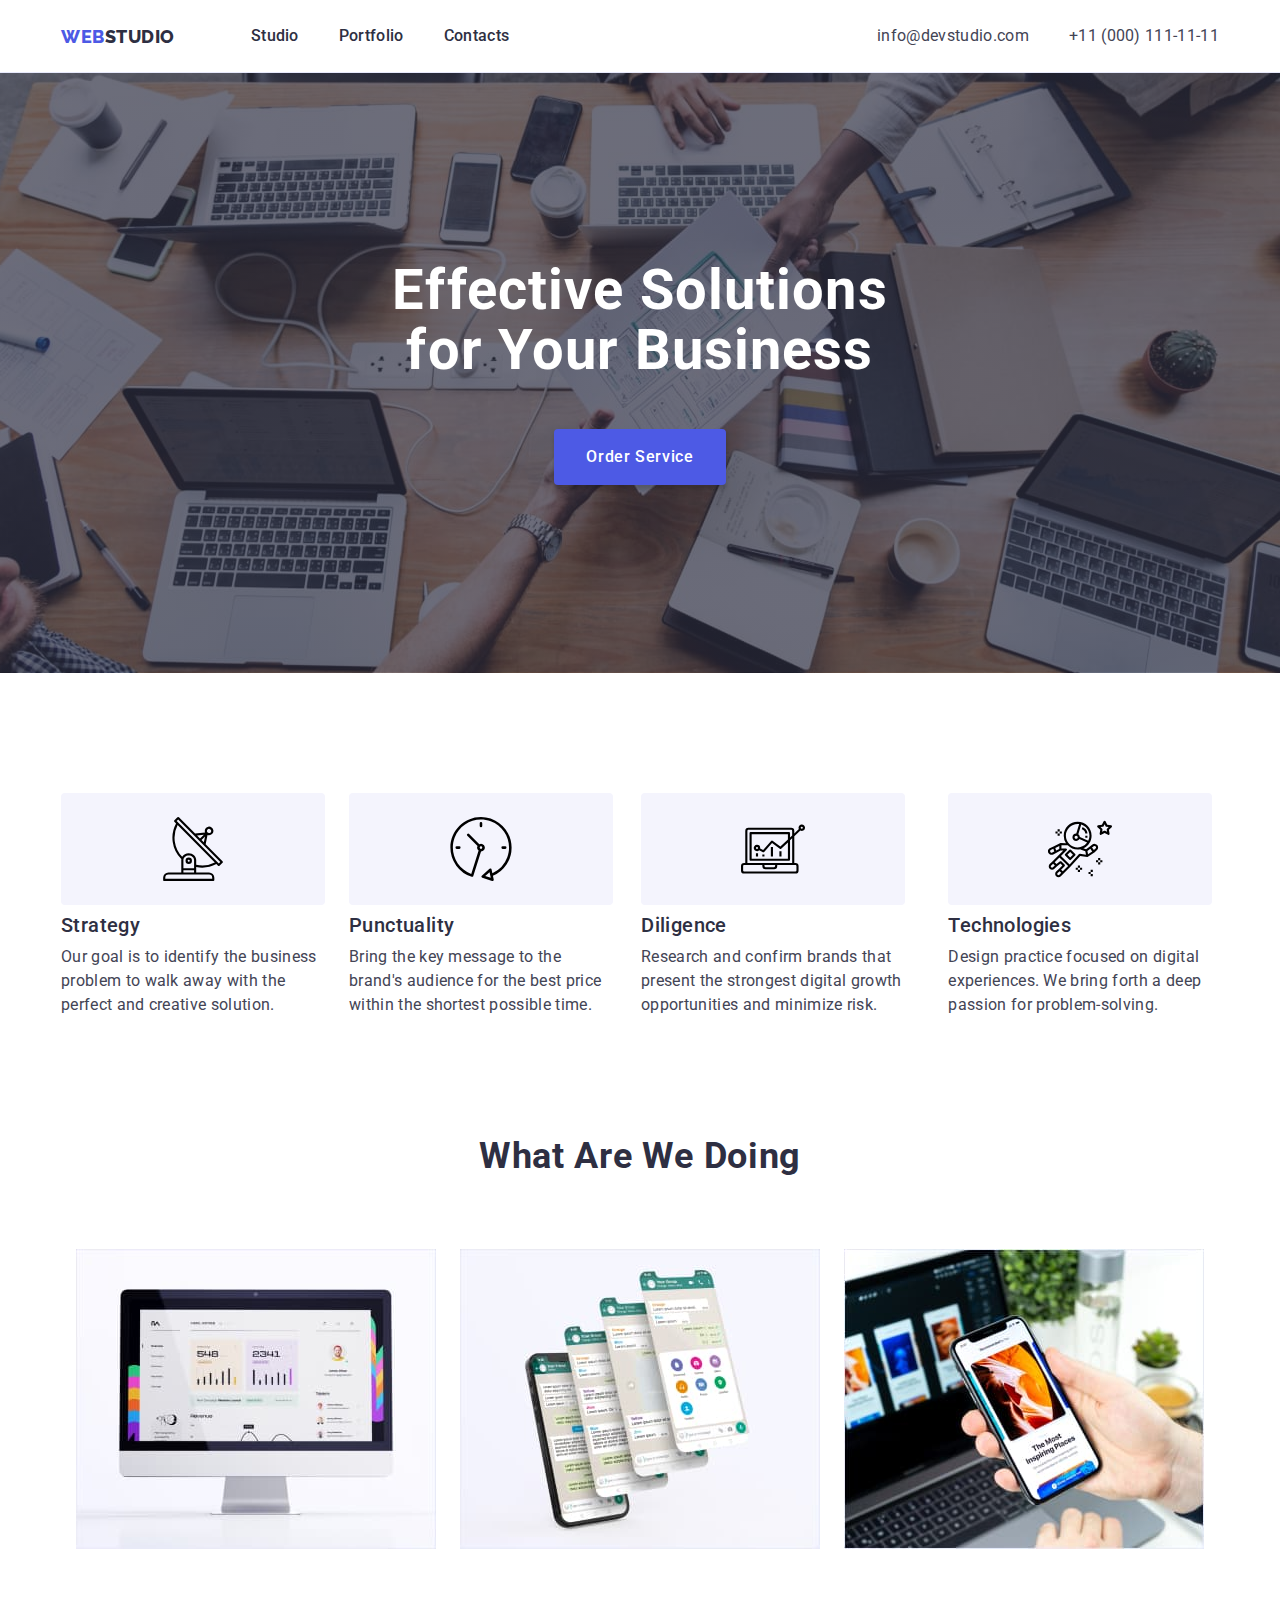
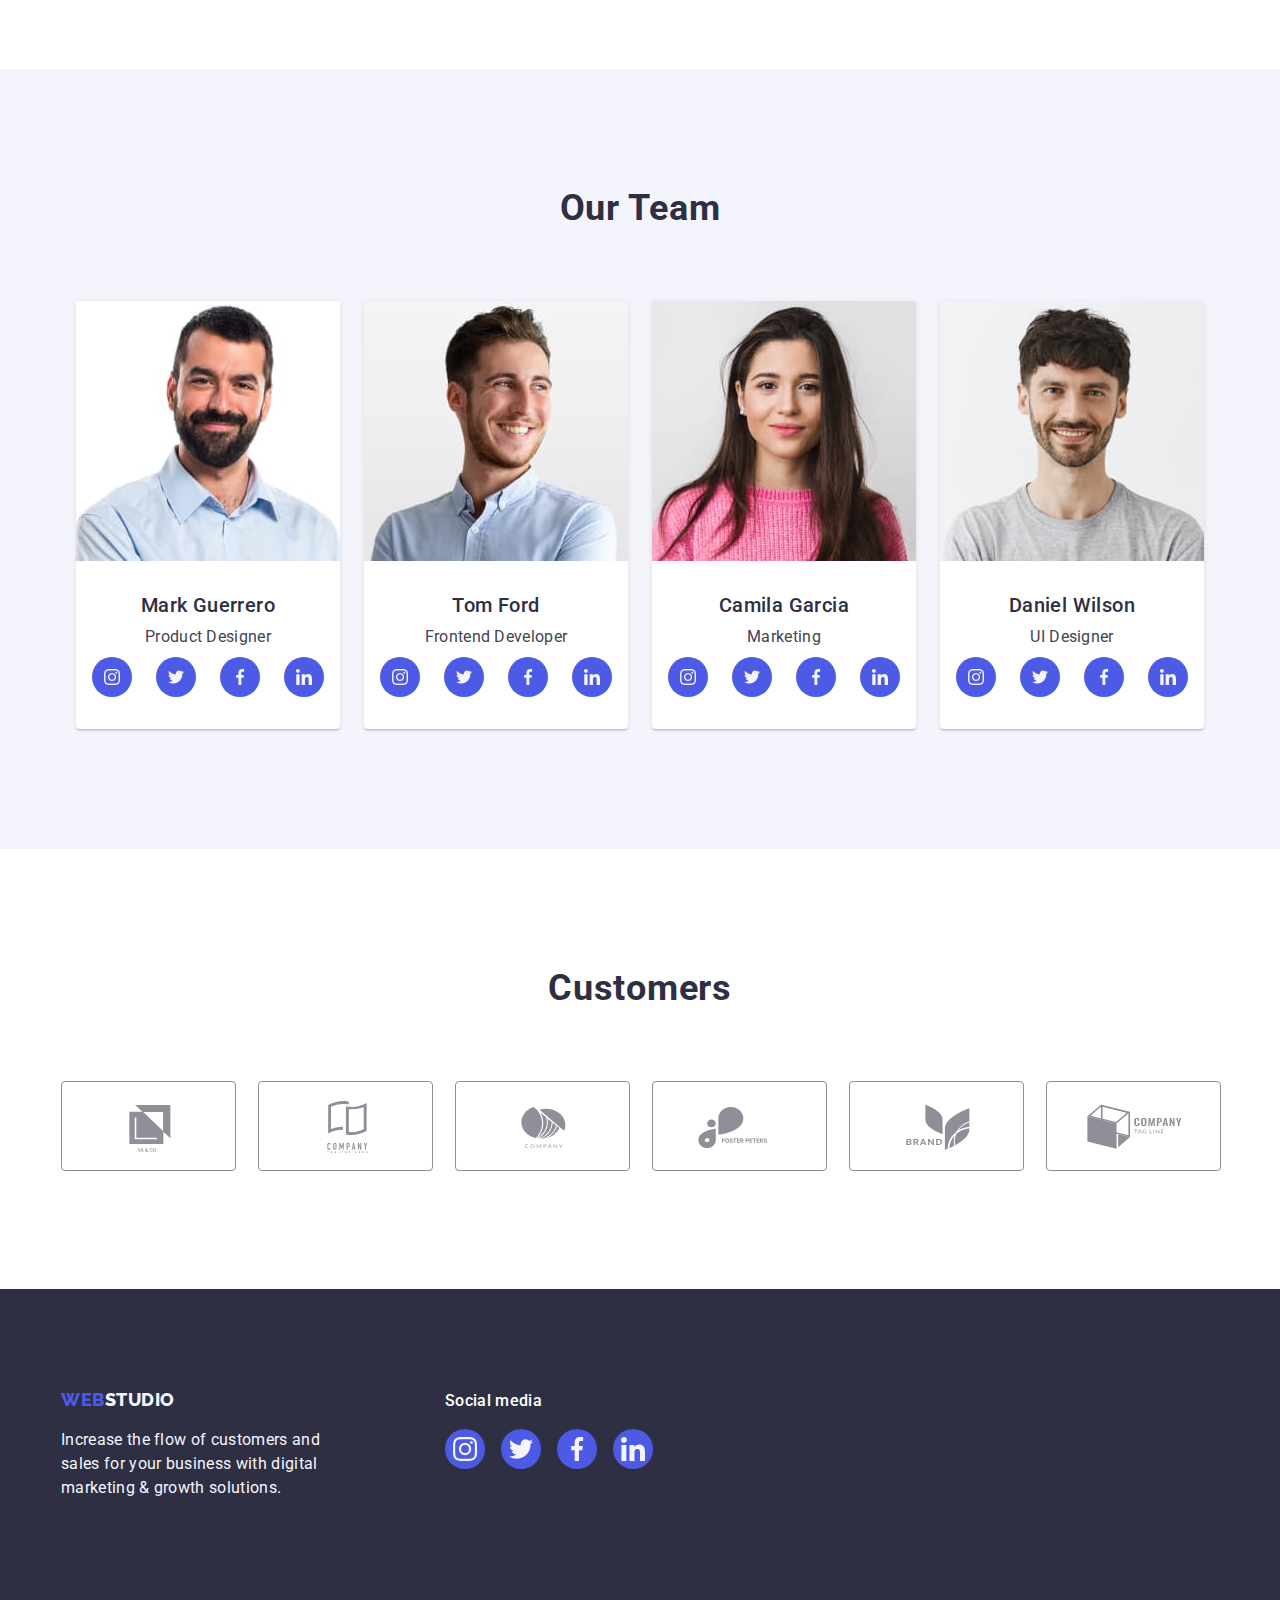
==== index.html @ ef7c5961 "feat: init" ====
<!DOCTYPE html>
<html lang="en">
  <head>
    <meta charset="UTF-8" />
    <meta name="viewport" content="width=device-width, initial-scale=1.0" />
    <title>hw2 - main page</title>
    <link
      rel="stylesheet"
      href="https://cdnjs.cloudflare.com/ajax/libs/modern-normalize/2.0.0/modern-normalize.min.css"
      integrity="sha512-4xo8blKMVCiXpTaLzQSLSw3KFOVPWhm/TRtuPVc4WG6kUgjH6J03IBuG7JZPkcWMxJ5huwaBpOpnwYElP/m6wg=="
      crossorigin="anonymous"
      referrerpolicy="no-referrer"
    />
    <link rel="stylesheet" href="./css/styles.css" />
    <link rel="preconnect" href="https://fonts.googleapis.com" />
    <link rel="preconnect" href="https://fonts.gstatic.com" crossorigin />
    <link
      href="https://fonts.googleapis.com/css2?family=Raleway:wght@700&family=Roboto:wght@400;500;700;900&display=swap"
      rel="stylesheet"
    />
  </head>
  <body>
    <header class="header-border">
      <div class="container header-wrap">
        <nav class="navigation">
          <a class="link logo" href="./index.html"
            >Web<span class="logo-studio">Studio</span></a
          >
          <ul class="list">
            <li class="header-list">
              <a class="menu link" href="./index.html">Studio</a>
            </li>
            <li class="header-list">
              <a class="menu link" href="./portfolio.html">Portfolio</a>
            </li>
            <li class="header-list">
              <a class="menu link" href="">Contacts</a>
            </li>
          </ul>
        </nav>
        <address class="address-item">
          <ul class="list">
            <li class="header-list">
              <a class="link-address link" href="mailto:info@devstudio.com"
                >info@devstudio.com</a
              >
            </li>
            <li class="header-list">
              <a class="link-address link" href="tel:+110001111111"
                >+11 (000) 111-11-11</a
              >
            </li>
          </ul>
        </address>
      </div>
    </header>
    <main>
      <section class="title-section section">
        <div class="container">
          <h1 class="title">Effective Solutions for Your Business</h1>
          <button class="title-button" type="button">Order Service</button>
        </div>
      </section>
      <section class="section">
        <div class="container">
          <h2 class="header-secondary-empty visually-hidden">Empty header</h2>
          <ul class="list">
            <li class="button-list">
              <div class="container-icons">
                <svg width="64" height="64">
                  <use href="./images/icons.svg#icon-antenna-1"></use>
                </svg>
              </div>
              <h3 class="header-tertiary">Strategy</h3>
              <p class="header-tertiary-item">
                Our goal is to identify the business problem to walk away with
                the perfect and creative solution.
              </p>
            </li>
            <li class="button-list">
              <div class="container-icons">
                <svg width="64" height="64">
                  <use href="./images/icons.svg#icon-clock-1"></use>
                </svg>
              </div>
              <h3 class="header-tertiary">Punctuality</h3>

              <p class="header-tertiary-item">
                Bring the key message to the brand's audience for the best price
                within the shortest possible time.
              </p>
            </li>
            <li class="button-list">
              <div class="container-icons">
                <svg width="64" height="64">
                  <use href="./images/icons.svg#icon-diagram-1"></use>
                </svg>
              </div>
              <h3 class="header-tertiary">Diligence</h3>
              <p class="header-tertiary-item">
                Research and confirm brands that present the strongest digital
                growth opportunities and minimize risk.
              </p>
            </li>
            <li class="button-list">
              <div class="container-icons">
                <svg width="64" height="64">
                  <use href="./images/icons.svg#icon-astronaut-1"></use>
                </svg>
              </div>
              <h3 class="header-tertiary">Technologies</h3>
              <p class="header-tertiary-item">
                Design practice focused on digital experiences. We bring forth a
                deep passion for problem-solving.
              </p>
            </li>
          </ul>
        </div>
      </section>
      <section class="what-section section">
        <div class="container">
          <h2 class="header-secondary">What are we doing</h2>
          <ul class="list">
            <li class="button-list">
              <img
                src="./images/img1.jpg"
                width="360"
                height="300"
                alt="Old Mac"
              />
            </li>
            <li class="button-list">
              <img
                src="./images/img2.jpg"
                width="360"
                height="300"
                alt="Iphones"
              />
            </li>
            <li class="button-list">
              <img
                src="./images/img3.jpg"
                width="360"
                height="300"
                alt="Phone and laptop"
              />
            </li>
          </ul>
        </div>
      </section>
      <section class="section-tertiary section">
        <div class="container">
          <h2 class="header-secondary">Our Team</h2>
          <ul class="list">
            <li class="team-list">
              <img
                src="./images/img4.jpg"
                alt="man in blue shirt"
                width="264"
                height="260"
              />
              <div class="employee">
                <h3 class="header-tertiary name-list">Mark Guerrero</h3>
                <p class="header-tertiary-item position-list">
                  Product Designer
                </p>
                <ul class="social-links-list list">
                  <li class="elipse">
                    <a class="social-link" href="">
                      <svg width="16" height="16" class="elipse-icon">
                        <use href="./images/icons.svg#icon-instagram-2"></use>
                      </svg>
                    </a>
                  </li>
                  <li class="elipse">
                    <a class="social-link" href="">
                      <svg width="16" height="16" class="elipse-icon">
                        <use href="./images/icons.svg#icon-twitter-1"></use>
                      </svg>
                    </a>
                  </li>
                  <li class="elipse">
                    <a class="social-link" href="">
                      <svg width="16" height="16" class="elipse-icon">
                        <use href="./images/icons.svg#icon-facebook-1"></use>
                      </svg>
                    </a>
                  </li>
                  <li class="elipse">
                    <a class="social-link" href="">
                      <svg width="16" height="16" class="elipse-icon">
                        <use href="./images/icons.svg#icon-linkedin-1"></use>
                      </svg>
                    </a>
                  </li>
                </ul>
              </div>
            </li>
            <li class="team-list">
              <img
                src="./images/img5.jpg"
                alt="man in white shirt"
                width="264"
                height="260"
              />
              <div class="employee">
                <h3 class="header-tertiary name-list">Tom Ford</h3>
                <p class="header-tertiary-item position-list">
                  Frontend Developer
                </p>
                <ul class="social-links-list list">
                  <li class="elipse">
                    <a class="social-link" href="">
                      <svg width="16" height="16" class="elipse-icon">
                        <use href="./images/icons.svg#icon-instagram-2"></use>
                      </svg>
                    </a>
                  </li>
                  <li class="elipse">
                    <a class="social-link" href="">
                      <svg width="16" height="16" class="elipse-icon">
                        <use href="./images/icons.svg#icon-twitter-1"></use>
                      </svg>
                    </a>
                  </li>
                  <li class="elipse">
                    <a class="social-link" href="">
                      <svg width="16" height="16" class="elipse-icon">
                        <use href="./images/icons.svg#icon-facebook-1"></use>
                      </svg>
                    </a>
                  </li>
                  <li class="elipse">
                    <a class="social-link" href="">
                      <svg width="16" height="16" class="elipse-icon">
                        <use href="./images/icons.svg#icon-linkedin-1"></use>
                      </svg>
                    </a>
                  </li>
                </ul>
              </div>
            </li>
            <li class="team-list">
              <img
                src="./images/img6.jpg"
                alt="woman in pink sweater"
                width="264"
                height="260"
              />
              <div class="employee">
                <h3 class="header-tertiary name-list">Camila Garcia</h3>
                <p class="header-tertiary-item position-list">Marketing</p>
                <ul class="social-links-list list">
                  <li class="elipse">
                    <a class="social-link" href="">
                      <svg width="16" height="16" class="elipse-icon">
                        <use href="./images/icons.svg#icon-instagram-2"></use>
                      </svg>
                    </a>
                  </li>
                  <li class="elipse">
                    <a class="social-link" href="">
                      <svg width="16" height="16" class="elipse-icon">
                        <use href="./images/icons.svg#icon-twitter-1"></use>
                      </svg>
                    </a>
                  </li>
                  <li class="elipse">
                    <a class="social-link" href="">
                      <svg width="16" height="16" class="elipse-icon">
                        <use href="./images/icons.svg#icon-facebook-1"></use>
                      </svg>
                    </a>
                  </li>
                  <li class="elipse">
                    <a class="social-link" href="">
                      <svg width="16" height="16" class="elipse-icon">
                        <use href="./images/icons.svg#icon-linkedin-1"></use>
                      </svg>
                    </a>
                  </li>
                </ul>
              </div>
            </li>
            <li class="team-list">
              <img
                src="./images/img7.jpg"
                alt="man in grey t-shirt"
                width="264"
                height="260"
              />
              <div class="employee">
                <h3 class="header-tertiary name-list">Daniel Wilson</h3>
                <p class="header-tertiary-item position-list">UI Designer</p>
                <ul class="social-links-list list">
                  <li class="elipse">
                    <a class="social-link" href="">
                      <svg width="16" height="16" class="elipse-icon">
                        <use href="./images/icons.svg#icon-instagram-2"></use>
                      </svg>
                    </a>
                  </li>
                  <li class="elipse">
                    <a class="social-link" href="">
                      <svg width="16" height="16" class="elipse-icon">
                        <use href="./images/icons.svg#icon-twitter-1"></use>
                      </svg>
                    </a>
                  </li>
                  <li class="elipse">
                    <a class="social-link" href="">
                      <svg width="16" height="16" class="elipse-icon">
                        <use href="./images/icons.svg#icon-facebook-1"></use>
                      </svg>
                    </a>
                  </li>
                  <li class="elipse">
                    <a class="social-link" href="">
                      <svg width="16" height="16" class="elipse-icon">
                        <use href="./images/icons.svg#icon-linkedin-1"></use>
                      </svg>
                    </a>
                  </li>
                </ul>
              </div>
            </li>
          </ul>
        </div>
      </section>
      <section class="what-section-five">
        <div class="container">
          <h2 class="header-secondary">Customers</h2>
          <ul class="list customers-list">
            <li class="button-customers">
              <a class="customers-link" href="">
                <svg class="customers-icons" width="104" height="56">
                  <use href="./images/icons.svg#icon-Logo1"></use>
                </svg>
              </a>
            </li>
            <li class="button-customers">
              <a class="customers-link" href="">
                <svg class="customers-icons" width="104" height="56">
                  <use href="./images/icons.svg#icon-Logo2"></use>
                </svg>
              </a>
            </li>
            <li class="button-customers">
              <a class="customers-link" href="">
                <svg class="customers-icons" width="104" height="56">
                  <use href="./images/icons.svg#icon-Logo3"></use>
                </svg>
              </a>
            </li>
            <li class="button-customers">
              <a class="customers-link" href="">
                <svg class="customers-icons" width="104" height="56">
                  <use href="./images/icons.svg#icon-Logo4"></use>
                </svg>
              </a>
            </li>
            <li class="button-customers">
              <a class="customers-link" href="">
                <svg class="customers-icons" width="104" height="56">
                  <use href="./images/icons.svg#icon-Logo5"></use>
                </svg>
              </a>
            </li>
            <li class="button-customers">
              <a class="customers-link" href="">
                <svg class="customers-icons" width="104" height="56">
                  <use href="./images/icons.svg#icon-Logo6"></use>
                </svg>
              </a>
            </li>
          </ul>
        </div>
      </section>
    </main>
    <footer class="footer-section">
      <div class="container div-footer-main">
        <div class="div-footer-one">
          <a class="logo link logo-footer" href="./index.html"
            >Web<span class="logo-studio-footer">Studio</span></a
          >
          <p class="footer-text">
            Increase the flow of customers and sales for your business with
            digital marketing & growth solutions.
          </p>
        </div>
        <div>
          <p class="footer-paragraph">Social media</p>
          <ul class="social-links-list-footer list">
            <li class="elipse-footer">
              <a class="social-link-footer" href="">
                <svg width="24" height="24" class="elipse-icon">
                  <use href="./images/icons.svg#icon-instagram-2"></use>
                </svg>
              </a>
            </li>
            <li class="elipse-footer">
              <a class="social-link-footer" href="">
                <svg width="24" height="24" class="elipse-icon">
                  <use href="./images/icons.svg#icon-twitter-1"></use>
                </svg>
              </a>
            </li>
            <li class="elipse-footer">
              <a class="social-link-footer" href="">
                <svg width="24" height="24" class="elipse-icon">
                  <use href="./images/icons.svg#icon-facebook-1"></use>
                </svg>
              </a>
            </li>
            <li class="elipse-footer">
              <a class="social-link-footer" href="">
                <svg width="24" height="24" class="elipse-icon">
                  <use href="./images/icons.svg#icon-linkedin-1"></use>
                </svg>
              </a>
            </li>
          </ul>
        </div>
      </div>
    </footer>
  </body>
</html>
---- css/styles.css ----
:root {
  --color-primary-brand: #4d5ae5;
  --color-pressed-state: #404bbf;
  --color-dark: #2e2f42;
  --color-success: #31d0aa;
  --color-text: #434455;
  --color-subtle-text: #8e8f99;
  --color-accent: #e7e9fc;
  --color-light: #f4f4fd;
  --color-modal-overlay: #2e2f42;
  --color-hero-background: #2e2f42;
  --color-white-background: #ffffff;
  --color-modal-background: #fcfcfc;
}

h1,
h2,
h3,
h4,
h5,
h6,
p {
  margin: 0;
}

img {
  display: block;
  max-width: 100%;
  height: auto;
}

button {
  cursor: pointer;
  border: none;
  border-radius: 4px;
}

body {
  font-family: "Roboto", sans-serif;
  color: var(--color-text);
  background-color: var(--color-white-background);
  font-weight: 500;

  margin: 0 auto;
}

.container {
  max-width: 1158px;
  padding: 0 15px;
  margin: 0 auto;
}

.section {
  padding-top: 120px;
  padding-bottom: 120px;
}

.section-portfolio {
  padding-top: 96px;
  padding-bottom: 120px;
}

.header-wrap {
  display: flex;
  align-items: center;
}

.header-border {
  border-bottom: 1px solid #e7e9fc;
  box-shadow: 0px 1px 6px 0px rgba(46, 47, 66, 0.08),
    0px 1px 1px 0px rgba(46, 47, 66, 0.16),
    0px 2px 1px 0px rgba(46, 47, 66, 0.08);
}

.link {
  text-decoration: none;
  color: var(--color-dark);
  font-weight: 500;
  font-size: 16px;
  line-height: 1.5;
  letter-spacing: 0.02em;
}

.logo {
  font-family: "Raleway", sans-serif;
  font-weight: 800;
  font-size: 18px;
  line-height: 1.17;
  letter-spacing: 0.03em;
  text-transform: uppercase;
  color: var(--color-primary-brand);
  text-decoration: none;
  margin-right: 76px;
  padding-top: 25.5px;
  padding-bottom: 25.5px;
}

.menu {
  color: var(--color-dark);
  font-weight: 500;
  font-size: 16px;
  line-height: 1.5;
  letter-spacing: 0.02em;
  gap: 40px;
  padding: 24px 0;
}

.header-list {
  margin-right: 40px;
}

.header-list:last-child {
  margin-right: 0;
}
.link:hover,
.link:focus {
  color: var(--color-pressed-state);
}

.logo-studio {
  color: var(--color-dark);
}
.list {
  display: flex;
  list-style: none;
  margin: 0;
  padding-left: 0;
  justify-content: center;
}
.menu .link {
  display: block;
  text-decoration: none;
  padding: 24px 0;
}

.navigation {
  align-items: center;
  display: flex;
}
.address-item {
  font-style: normal;
  align-items: center;
  display: flex;
  gap: 40px;
  margin-left: auto;
}
.link-address {
  color: var(--color-text);
  line-height: 1.5;
  letter-spacing: 0.02em;
  text-decoration: none;
  gap: 40px;
  font-weight: 400;
  font-size: 16px;
  letter-spacing: 0.02em;
}

.filters-list {
  color: var(--color-primary-brand);
  margin-bottom: 72px;
}

.link-address:hover,
.link-address:focus {
  color: var(--color-pressed-state);
}

.filter-button {
  color: var(--color-primary-brand);
  background-color: var(--color-light);
  font-family: "Roboto", sans-serif;
  cursor: pointer;
  font-weight: 500;
  font-size: 16px;
  line-height: 1.5;
  letter-spacing: 0.04em;
  display: flex;
  padding: 12px 24px;
  align-items: flex-start;
  border-radius: 4px;
  border: 1px solid #e7e9fc;
}

.filter-button:hover,
.filter-button:focus {
  color: var(--color-white-background);
  background-color: var(--color-pressed-state);
  box-shadow: 0px 2px 2px 0px rgba(0, 0, 0, 0.12),
    0px 2px 1px 0px rgba(0, 0, 0, 0.08), 0px 3px 1px 0px rgba(0, 0, 0, 0.1);
  border: 1px solid transparent;
}

.button-list {
  margin-right: 24px;
}

.button-list:last-child {
  margin-right: 0;
}

.customers-list {
  gap: 24px;
}

.button-customers {
  width: calc((100% - 120px) / 6);
  height: 88px;
}

.container-icons {
  display: flex;
  border: none;
  justify-content: center;
  align-items: center;
  border-radius: 4px;
  background: var(--color-light);
  width: 264px;
  height: 112px;
  flex-shrink: 0;
  margin-bottom: 8px;
}

.customers-link {
  width: 100%;
  height: 100%;
  border: 1px solid var(--color-subtle-text);
  border-radius: 4px;
  display: flex;
  align-items: center;
  justify-content: center;
  color: var(--color-subtle-text);
}

.customers-link:hover,
.customers-link:focus {
  border-color: var(--color-pressed-state);
  color: var(--color-pressed-state);
}

.customers-icons {
  fill: currentColor;
}

.footer-section {
  background-color: var(--color-dark);
  padding: 100px 0;
}

.logo-studio-footer {
  text-decoration: none;
  color: var(--color-light);
  font-family: Raleway;
  font-size: 18px;
  font-style: normal;
  font-weight: 800;
  line-height: 1.2;
  letter-spacing: 0.54px;
  text-transform: uppercase;
}

.footer-text {
  color: var(--color-light);
  font-family: Roboto;
  font-size: 16px;
  font-style: normal;
  font-weight: 400;
  line-height: 1.5;
  letter-spacing: 0.32px;
  width: 264px;
}

.title {
  color: var(--color-white-background);
  text-align: center;
  font-family: Roboto;
  font-size: 56px;
  font-style: normal;
  font-weight: 700;
  line-height: 1.07;
  letter-spacing: 1.12px;
  max-width: 496px;
  text-align: center;
  margin: 0 auto;
  margin-bottom: 48px;
}
.title-section {
  background-color: var(--color-dark);
  display: flex;
  align-items: center;
  margin: 0 auto;
  max-width: 1440px;
  background-repeat: no-repeat;
  background-position: center;
  padding-top: 188px;
  padding-bottom: 188px;
  background-image: linear-gradient(
      rgba(46, 47, 66, 0.7),
      rgba(46, 47, 66, 0.7)
    ),
    url("../images/people.jpg");

  background-size: cover;
}

.title-button {
  color: var(--color-white-background);
  background-color: var(--color-primary-brand);
  cursor: pointer;
  font-family: "Roboto", sans-serif;
  font-size: 16px;
  font-style: normal;
  font-weight: 500;
  line-height: 1.5;
  letter-spacing: 0.64px;
  border: none;
  border-radius: 4px;
  display: block;
  box-shadow: 0px 4px 4px 0px rgba(0, 0, 0, 0.15);
  min-width: 169px;
  padding: 16px 32px;
  margin: 0 auto;
}

.title-button:hover,
.title-button:focus {
  background-color: var(--color-pressed-state);
}

.header-tertiary {
  color: var(--color-dark);
  font-family: Roboto;
  font-size: 20px;
  font-style: normal;
  font-weight: 500;
  line-height: 1.2;
  letter-spacing: 0.4px;
  margin-bottom: 8px;
  min-width: 264px;
}

.header-tertiary-item {
  color: var(--color-text);
  font-family: Roboto;
  font-size: 16px;
  font-style: normal;
  font-weight: 400;
  line-height: 1.5;
  letter-spacing: 0.02em;
  min-width: 264px;
}

.social-links-list {
  display: flex;
  gap: 24px;
  justify-content: center;
}

.social-links-list-footer {
  gap: 16px;
}

.elipse {
  width: 40px;
  height: 40px;
  border-radius: 50%;
}

.social-link {
  width: 100%;
  height: 100%;
  background-color: var(--color-primary-brand);
  border-radius: 50%;
  display: flex;
  align-items: center;
  justify-content: center;
  max-height: 40px;
}

.social-link:hover,
.social-link:focus {
  background-color: var(--color-pressed-state);
}

.social-link-footer {
  width: 100%;
  height: 100%;
  background-color: var(--color-primary-brand);
  border-radius: 50%;
  display: flex;
  align-items: center;
  justify-content: center;
  max-height: 40px;
}

.social-link-footer:hover,
.social-link-footer:focus {
  background-color: var(--color-success);
}

.elipse-icon {
  fill: var(--color-light);
  max-height: 40px;
  max-width: 40px;
}

.elipse-footer {
  width: 40px;
  height: 40px;
  border-radius: 50%;
}

.elipse-footer:hover,
.elipse-footer:focus {
  background-color: var(--color-success);
}

.header-secondary {
  color: var(--color-dark);
  text-align: center;
  font-family: Roboto;
  font-size: 36px;
  font-style: normal;
  font-weight: 700;
  line-height: 1.11;
  letter-spacing: 0.72px;
  text-transform: capitalize;
  margin-bottom: 72px;
}

.header-secondary-empty {
  color: var(--color-white-background);
}

.what-section {
  padding-top: 0;
}

.what-section-five {
  padding-top: 120px;
  padding-bottom: 120px;
}

.visually-hidden {
  position: absolute;
  width: 1px;
  height: 1px;
  margin: -1px;
  border: 0;
  padding: 0;
  white-space: nowrap;
  clip-path: inset(100%);
  clip: rect(0 0 0 0);
  overflow: hidden;
}

.section-tertiary {
  background-color: var(--color-light);
}

.team-list {
  background-color: var(--color-white-background);
  border-radius: 0px 0px 4px 4px;
  box-shadow: 0px 2px 1px 0px rgba(46, 47, 66, 0.08),
    0px 1px 1px 0px rgba(46, 47, 66, 0.16),
    0px 1px 6px 0px rgba(46, 47, 66, 0.08);
  width: 264px;
  margin-right: 24px;
}

.team-list:last-child {
  margin-right: 0;
}

.name-list {
  text-align: center;

  margin-bottom: 8px;
}

.employee {
  padding: 32px 0px;
}

.position-list {
  text-align: center;
  margin-bottom: 8px;
}

.title-empty {
  color: var(--color-white-background);
}

.header-secondary-portfolio {
  font-weight: 500;
  font-size: 20px;
  line-height: 1.2;
  letter-spacing: 0.02em;
  color: var(--color-dark);
  margin-bottom: 8px;
}

.portfolio-example {
  padding: 32px 16px;
  border: 1px solid #e7e9fc;
  border-top: none;
}

.logo-footer {
  font-family: "Raleway", sans-serif;
  font-weight: 800;
  font-size: 18px;
  line-height: 1.17;
  letter-spacing: 0.03em;
  text-transform: uppercase;
  color: var(--color-primary-brand);
  text-decoration: none;
  display: inline-block;
  padding-top: 0;
  padding-bottom: 17.5px;
}

.list-net {
  justify-content: space-between;
  display: flex;
  flex-wrap: wrap;
  padding: 0;
  row-gap: 48px;
  column-gap: 24px;
}

.item {
  flex-basis: calc((100% - 48px) / 3);
}

.item-box {
  display: block;
}

.item-box:hover,
.item-box:focus {
  box-shadow: 0px 1px 6px rgba(46, 47, 66, 0.08),
    0px 1px 1px rgba(46, 47, 66, 0.16), 0px 2px 1px rgba(46, 47, 66, 0.08);
}

.div-footer-main {
  display: flex;
  align-items: baseline;
}

.div-footer-one {
  margin-right: 120px;
}

.footer-paragraph {
  font-weight: 500;
  font-size: 16px;
  line-height: 1.5;
  letter-spacing: 0.02em;
  color: var(--color-white-background);
  margin-bottom: 16px;
}
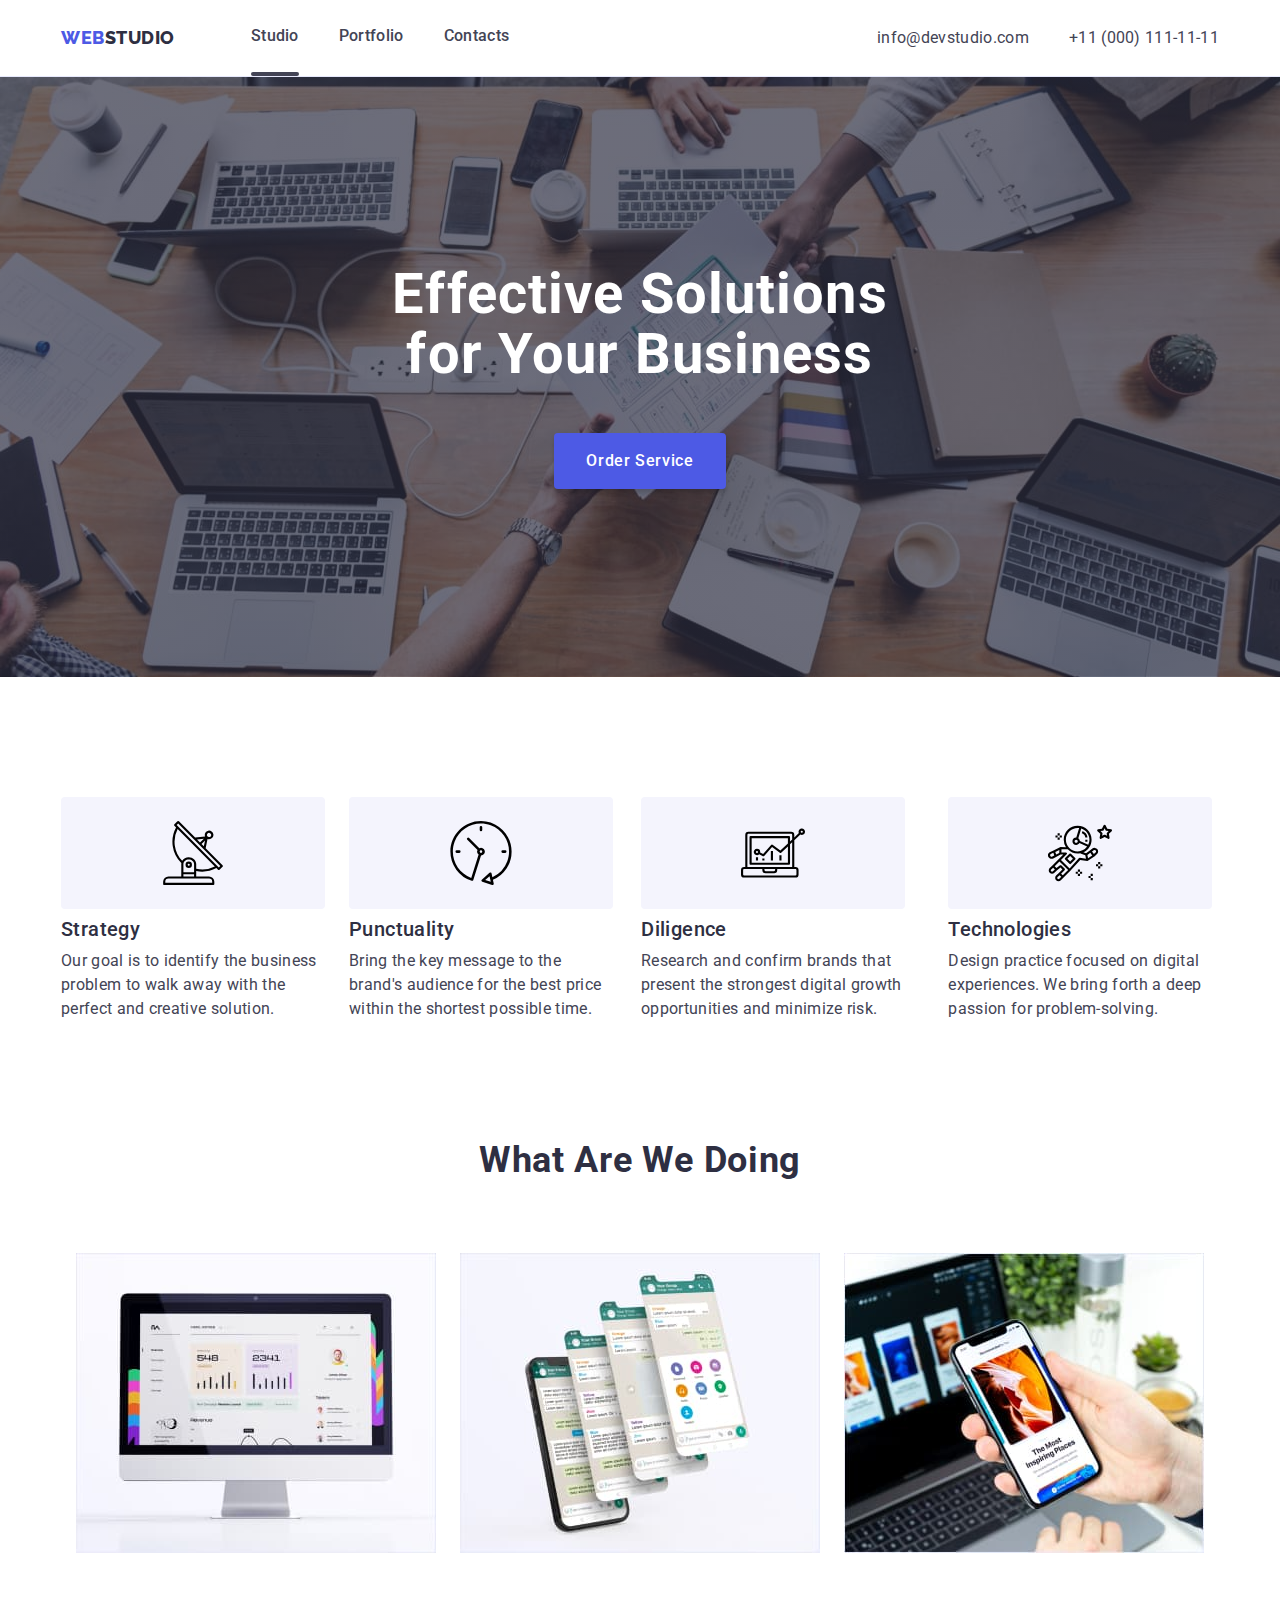
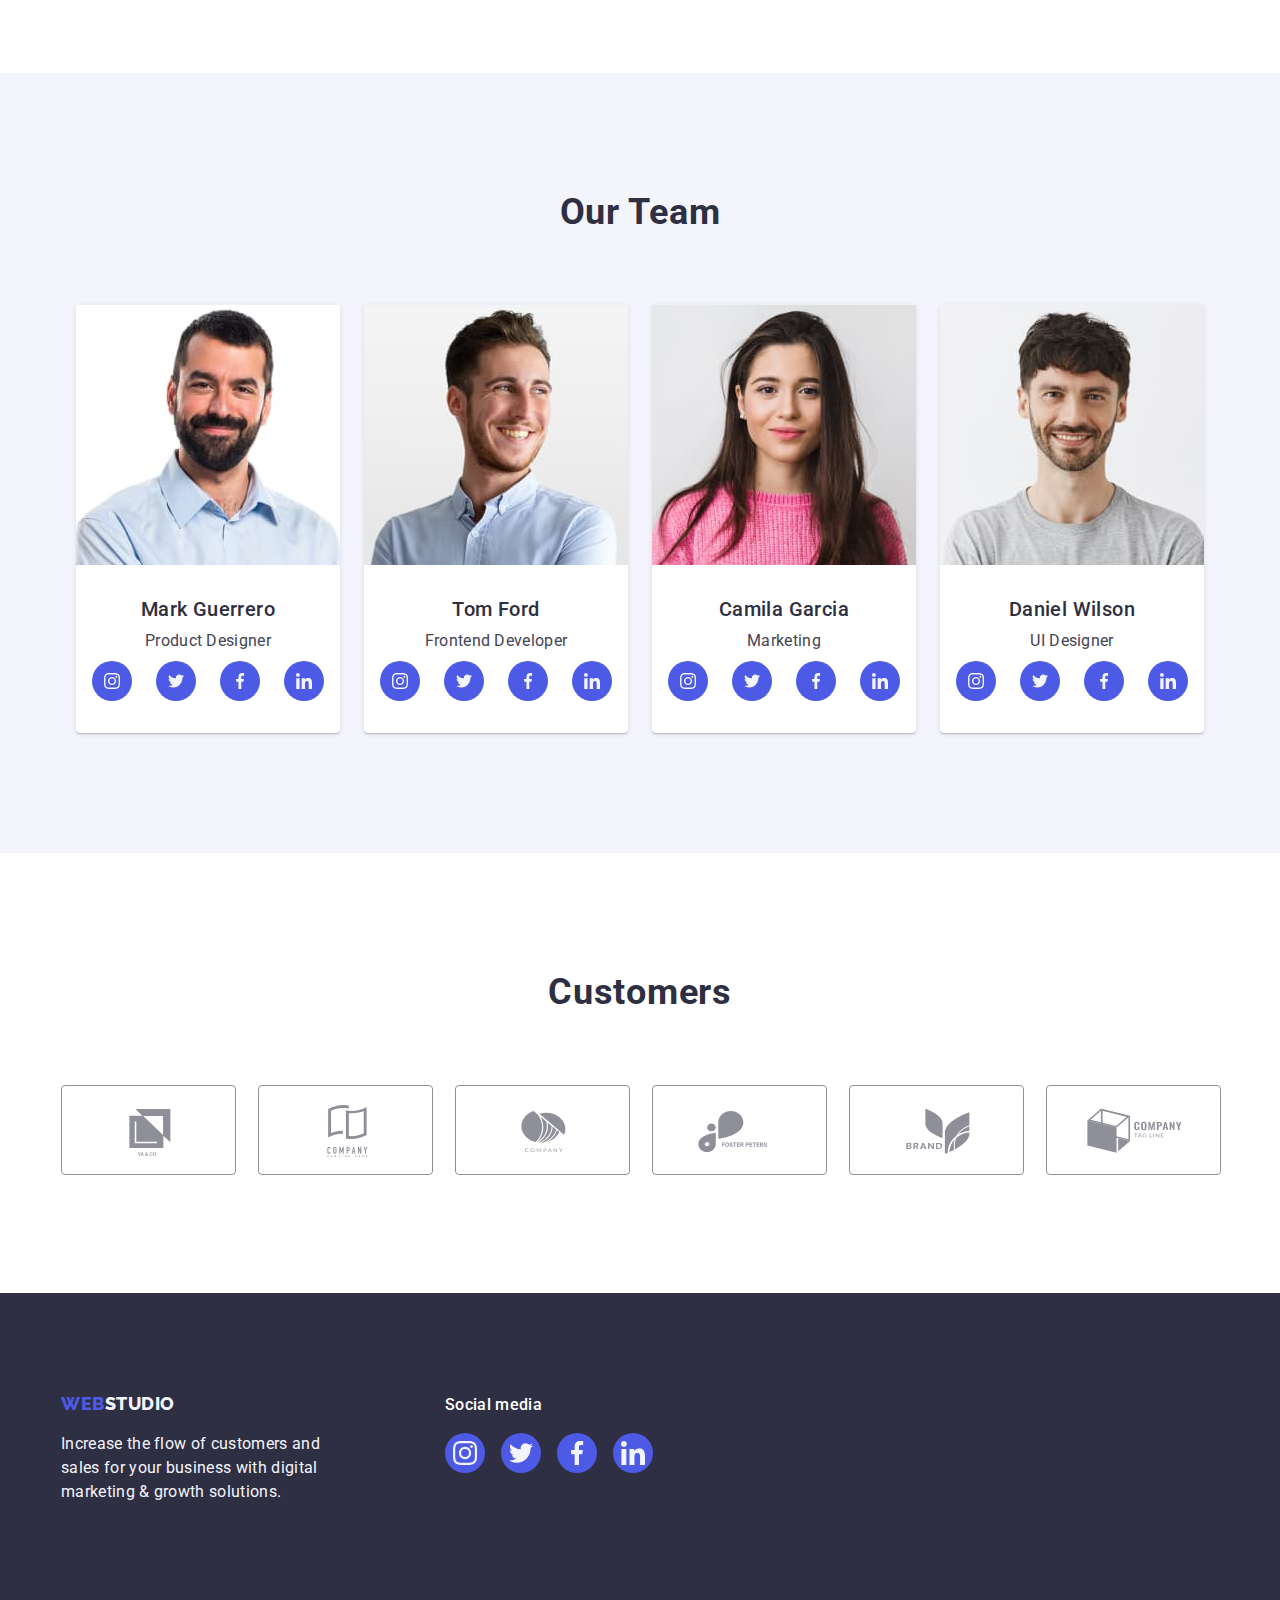
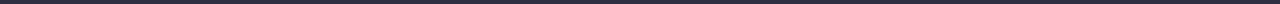
==== commit 6f26d805: "Homework5" ====
--- a/index.html
+++ b/index.html
@@ -27,7 +27,7 @@
             >Web<span class="logo-studio">Studio</span></a
           >
           <ul class="list">
-            <li class="header-list">
+            <li class="header-list header-list--current">
               <a class="menu link" href="./index.html">Studio</a>
             </li>
             <li class="header-list">
@@ -58,7 +58,9 @@
       <section class="title-section section">
         <div class="container">
           <h1 class="title">Effective Solutions for Your Business</h1>
-          <button class="title-button" type="button">Order Service</button>
+          <button class="title-button" type="button" data-modal-open>
+            Order Service
+          </button>
         </div>
       </section>
       <section class="section">
@@ -423,5 +425,17 @@
         </div>
       </div>
     </footer>
+
+    <div class="backdrop is-hidden" data-modal>
+      <div class="modal">
+        <button type="button" class="close-btn" data-modal-close>
+          <svg class="close-icon" width="8" height="8">
+            <use href="./images/symbol-defs-x.svg#icon-close-black-18dp-2-1" />
+          </svg>
+        </button>
+      </div>
+    </div>
+
+    <script src="./js/modal.js"></script>
   </body>
 </html>
--- a/css/styles.css
+++ b/css/styles.css
@@ -79,6 +79,7 @@
   font-size: 16px;
   line-height: 1.5;
   letter-spacing: 0.02em;
+  transition: color 250ms cubic-bezier(0.4, 0, 0.2, 1);
 }
 
 .logo {
@@ -107,11 +108,32 @@
 
 .header-list {
   margin-right: 40px;
+  display: inline-flex;
+  flex-direction: column;
 }
 
 .header-list:last-child {
   margin-right: 0;
 }
+
+.header-list > a {
+  color: inherit;
+}
+
+.header-list--current::after {
+  content: "";
+  width: 100%;
+  height: 4px;
+  border-radius: 2px;
+  background-color: currentColor;
+  transition: color 250ms cubic-bezier(0.4, 0, 0.2, 1);
+}
+
+.header-list--current:hover::after,
+.header-list--current:focus::after {
+  color: var(--color-pressed-state);
+}
+
 .link:hover,
 .link:focus {
   color: var(--color-pressed-state);
@@ -153,6 +175,7 @@
   font-weight: 400;
   font-size: 16px;
   letter-spacing: 0.02em;
+  transition: color 250ms cubic-bezier(0.4, 0, 0.2, 1);
 }
 
 .filters-list {
@@ -179,6 +202,10 @@
   align-items: flex-start;
   border-radius: 4px;
   border: 1px solid #e7e9fc;
+  transition: color 250ms cubic-bezier(0.4, 0, 0.2, 1),
+    background-color 250ms cubic-bezier(0.4, 0, 0.2, 1),
+    box-shadow 250ms cubic-bezier(0.4, 0, 0.2, 1),
+    border 250ms cubic-bezier(0.4, 0, 0.2, 1);
 }
 
 .filter-button:hover,
@@ -229,6 +256,8 @@
   align-items: center;
   justify-content: center;
   color: var(--color-subtle-text);
+  transition: border-color 250ms cubic-bezier(0.4, 0, 0.2, 1),
+    color 250ms cubic-bezier(0.4, 0, 0.2, 1);
 }
 
 .customers-link:hover,
@@ -319,6 +348,7 @@
   min-width: 169px;
   padding: 16px 32px;
   margin: 0 auto;
+  transition: background-color 250ms cubic-bezier(0.4, 0, 0.2, 1);
 }
 
 .title-button:hover,
@@ -374,6 +404,7 @@
   align-items: center;
   justify-content: center;
   max-height: 40px;
+  transition: background-color 250ms cubic-bezier(0.4, 0, 0.2, 1);
 }
 
 .social-link:hover,
@@ -390,6 +421,7 @@
   align-items: center;
   justify-content: center;
   max-height: 40px;
+  transition: background-color 250ms cubic-bezier(0.4, 0, 0.2, 1);
 }
 
 .social-link-footer:hover,
@@ -407,6 +439,7 @@
   width: 40px;
   height: 40px;
   border-radius: 50%;
+  transition: background-color 250ms cubic-bezier(0.4, 0, 0.2, 1);
 }
 
 .elipse-footer:hover,
@@ -534,6 +567,7 @@
 
 .item-box {
   display: block;
+  transition: box-shadow 250ms cubic-bezier(0.4, 0, 0.2, 1);
 }
 
 .item-box:hover,
@@ -559,3 +593,97 @@
   color: var(--color-white-background);
   margin-bottom: 16px;
 }
+
+.backdrop {
+  position: fixed;
+  left: 0;
+  top: 0;
+  width: 100%;
+  height: 100%;
+  background-color: rgba(46, 47, 66, 0.4);
+}
+
+.modal {
+  position: absolute;
+  top: 50%;
+  left: 50%;
+  transform: translate(-50%, -50%) scale(1);
+  width: 408px;
+  min-height: 584px;
+  border-radius: 4px;
+  background: var(--color-modal-background);
+  box-shadow: 0px 2px 1px 0px rgba(0, 0, 0, 0.2),
+    0px 1px 3px 0px rgba(0, 0, 0, 0.12), 0px 1px 1px 0px rgba(0, 0, 0, 0.14);
+  transition: transform 250ms cubic-bezier(0.4, 0, 0.2, 1);
+}
+
+.close-btn {
+  align-items: center;
+  display: flex;
+  justify-content: center;
+  position: absolute;
+  top: 24px;
+  right: 24px;
+  min-width: 24px;
+  min-height: 24px;
+  background-color: var(--color-white-background);
+  border: 1px solid rgba(0, 0, 0, 0.1);
+  border-radius: 50%;
+  cursor: pointer;
+  transition: background-color 250ms cubic-bezier(0.4, 0, 0.2, 1),
+    border 250ms cubic-bezier(0.4, 0, 0.2, 1);
+}
+
+.close-btn:hover,
+.close-btn:focus {
+  background-color: var(--color-pressed-state);
+  border: none;
+  fill: var(--color-white-background);
+}
+
+.close-icon {
+  transition: fill 250ms cubic-bezier(0.4, 0, 0.2, 1);
+}
+
+.is-hidden {
+  pointer-events: none;
+  visibility: hidden;
+  opacity: 0;
+}
+
+.is-hidden .modal {
+  transform: rotate(90deg);
+}
+
+.box-box {
+  position: relative;
+  overflow: hidden;
+}
+
+.box-box:hover .overlay {
+  transform: translateX(0);
+}
+
+.overlay {
+  position: absolute;
+  top: 0;
+  left: 0;
+  width: 100%;
+  height: 100%;
+  background-color: var(--color-primary-brand);
+  transform: translateY(100%);
+  transition: transform 250ms ease-in-out;
+}
+
+.overlay .app-paragraph {
+  color: var(--color-light);
+  font-family: Roboto;
+  font-size: 16px;
+  font-style: normal;
+  font-weight: 400;
+  line-height: 24px; /* 150% */
+  letter-spacing: 0.32px;
+  padding-top: 40px;
+  padding-left: 32px;
+  padding-right: 32px;
+}
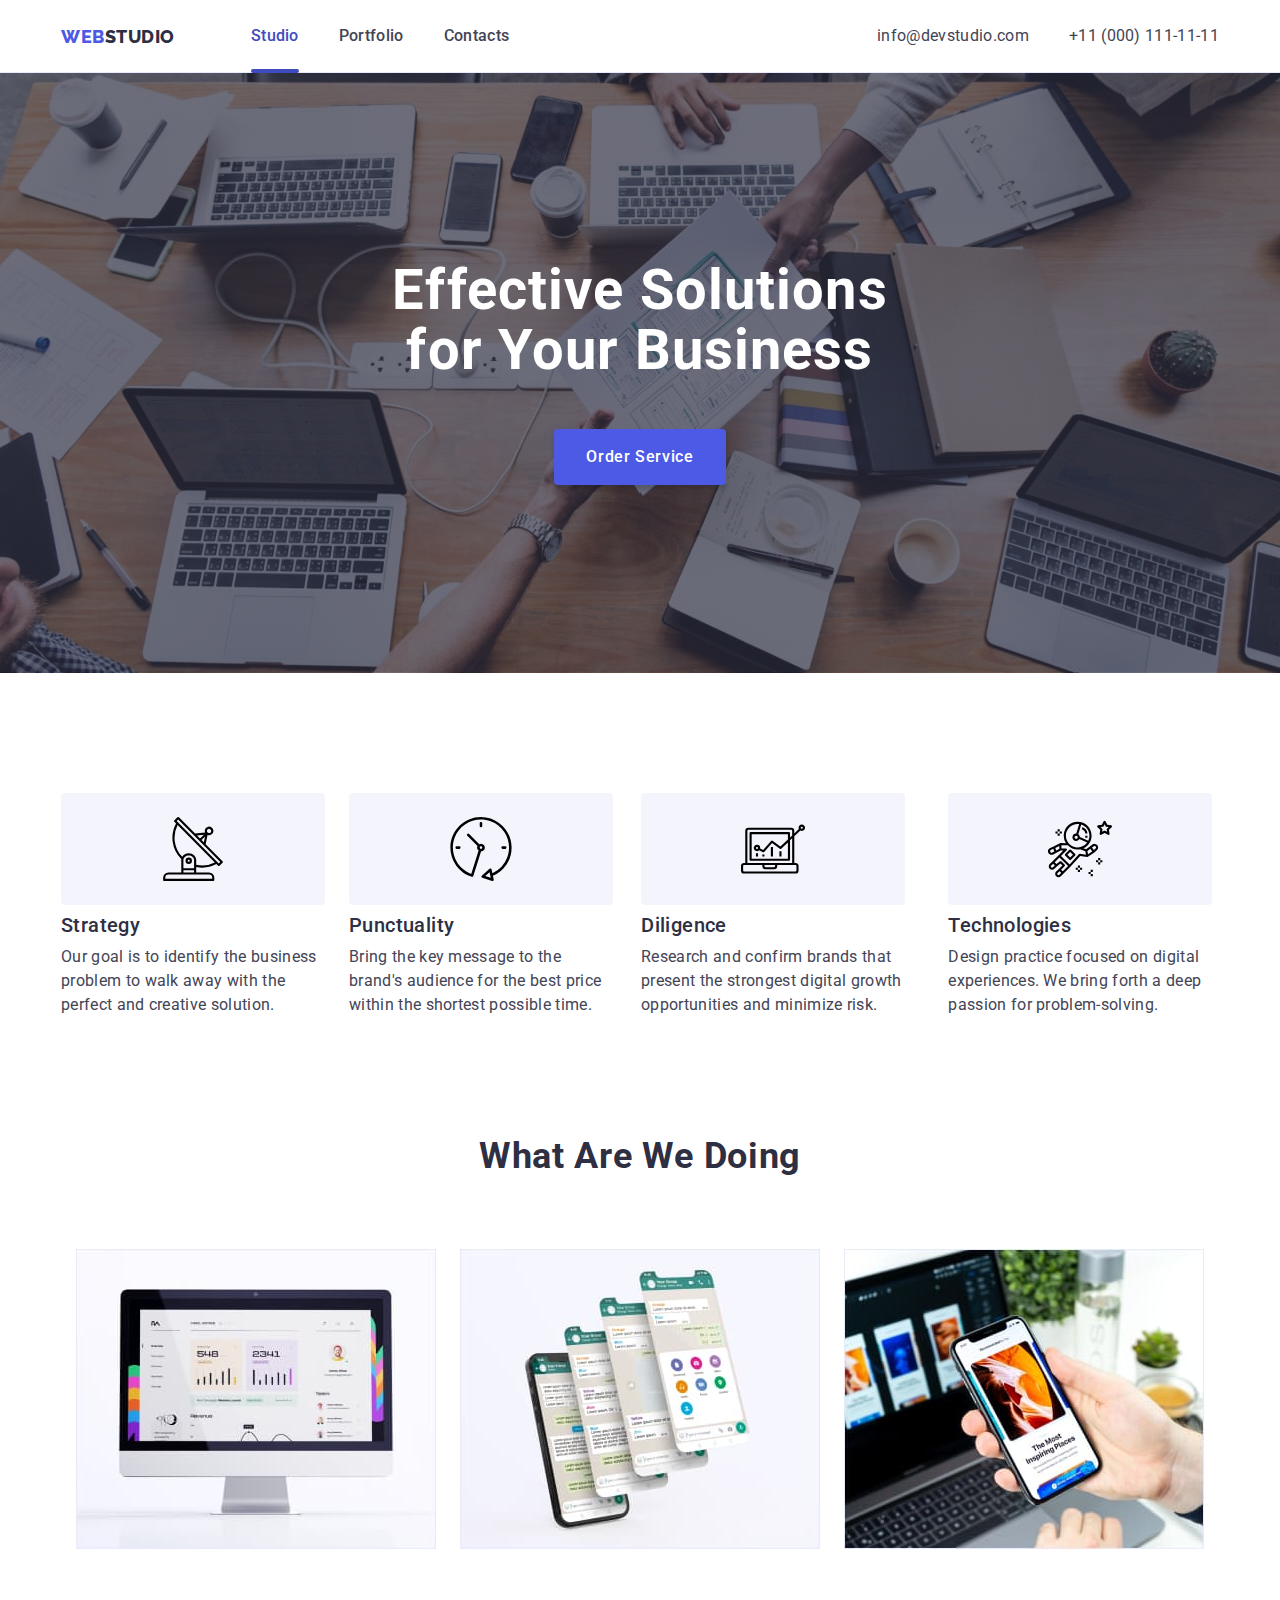
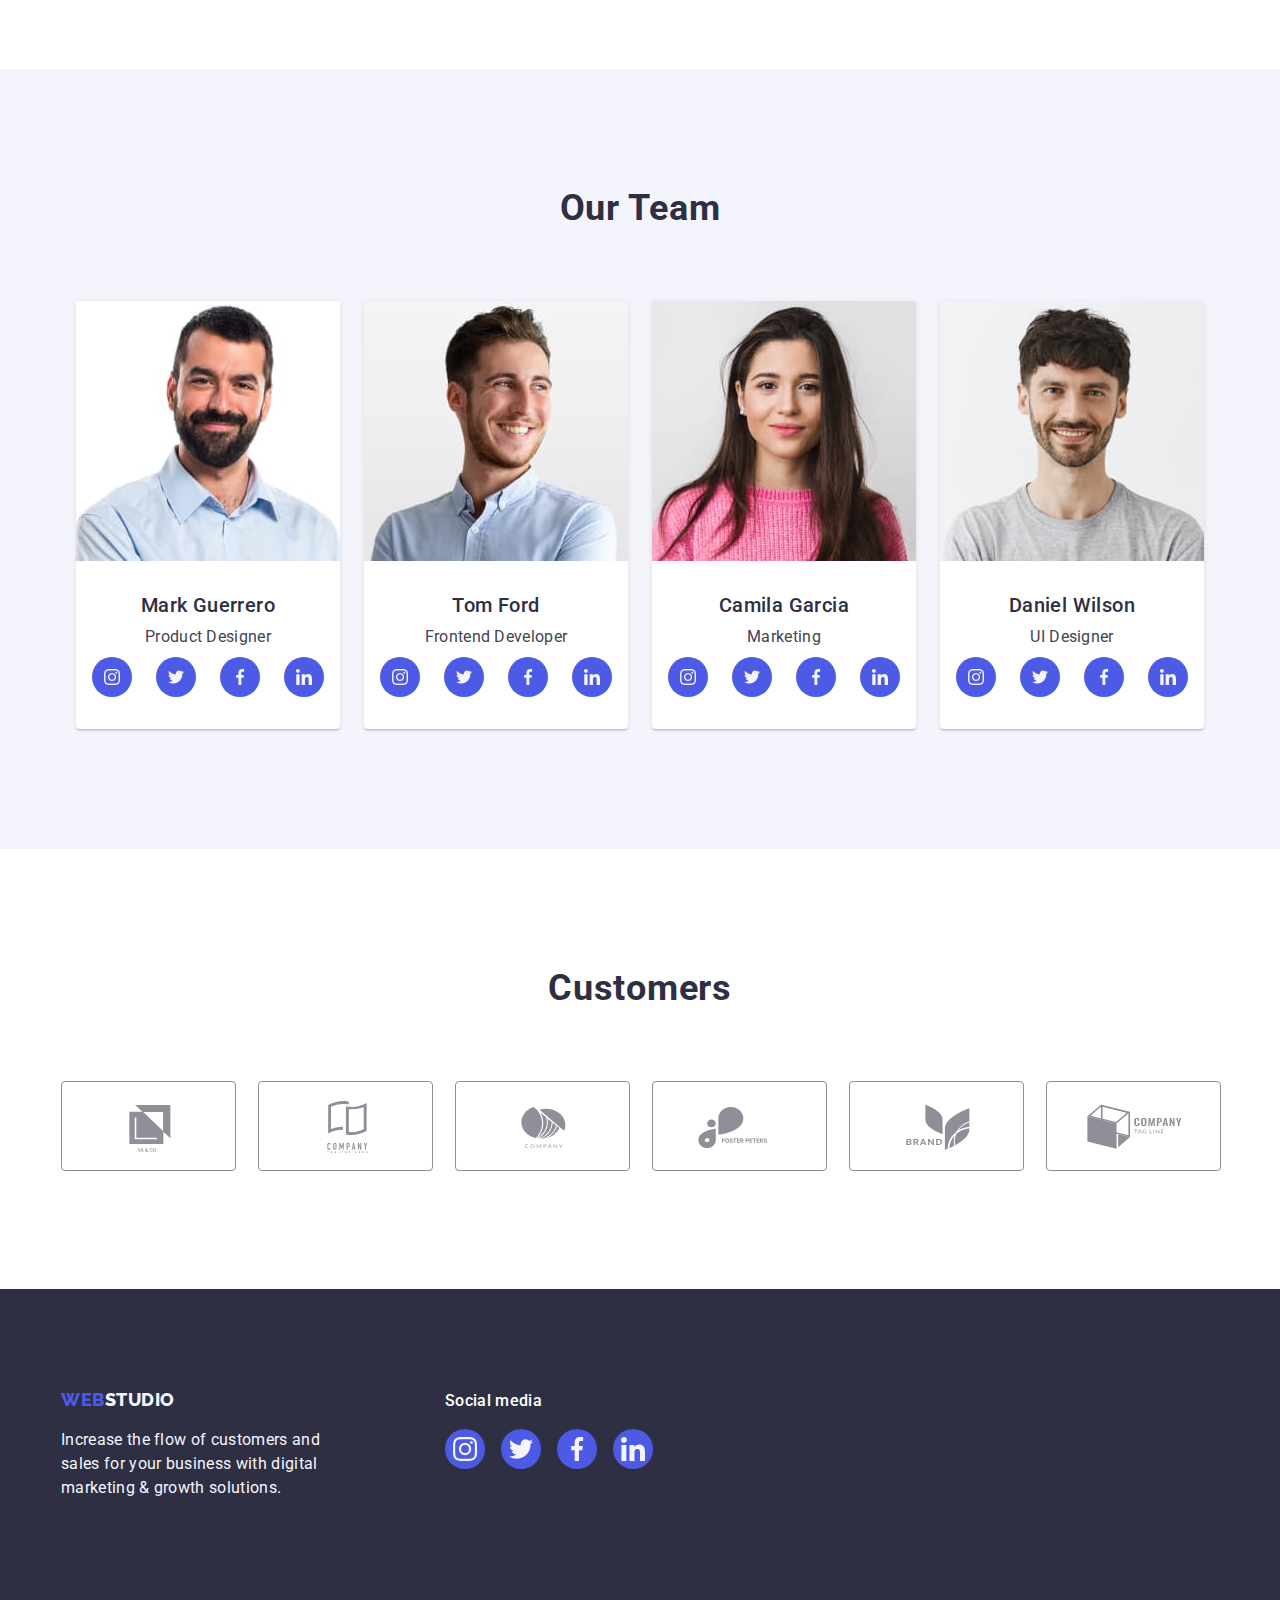
==== commit af3d766a: "Homework5-Poprawki1" ====
--- a/index.html
+++ b/index.html
@@ -27,7 +27,7 @@
             >Web<span class="logo-studio">Studio</span></a
           >
           <ul class="list">
-            <li class="header-list header-list--current">
+            <li class="header-list header-list-active">
               <a class="menu link" href="./index.html">Studio</a>
             </li>
             <li class="header-list">
--- a/css/styles.css
+++ b/css/styles.css
@@ -120,17 +120,25 @@
   color: inherit;
 }
 
-.header-list--current::after {
+.header-list-active {
+  position: relative;
+  color: var(--color-pressed-state);
+}
+
+.header-list-active::after {
   content: "";
+  position: absolute;
+  left: 0;
+  bottom: -1px;
   width: 100%;
   height: 4px;
   border-radius: 2px;
-  background-color: currentColor;
+  background-color: var(--color-pressed-state);
   transition: color 250ms cubic-bezier(0.4, 0, 0.2, 1);
 }
 
-.header-list--current:hover::after,
-.header-list--current:focus::after {
+.header-list-active:hover::after,
+.header-list-active:focus::after {
   color: var(--color-pressed-state);
 }
 
@@ -205,7 +213,7 @@
   transition: color 250ms cubic-bezier(0.4, 0, 0.2, 1),
     background-color 250ms cubic-bezier(0.4, 0, 0.2, 1),
     box-shadow 250ms cubic-bezier(0.4, 0, 0.2, 1),
-    border 250ms cubic-bezier(0.4, 0, 0.2, 1);
+    border-color 250ms cubic-bezier(0.4, 0, 0.2, 1);
 }
 
 .filter-button:hover,
@@ -576,6 +584,11 @@
     0px 1px 1px rgba(46, 47, 66, 0.16), 0px 2px 1px rgba(46, 47, 66, 0.08);
 }
 
+.item-box:hover .app-paragraph,
+.item-box:focus .app-paragraph {
+  transform: translateY(0%);
+}
+
 .div-footer-main {
   display: flex;
   align-items: baseline;
@@ -601,6 +614,8 @@
   width: 100%;
   height: 100%;
   background-color: rgba(46, 47, 66, 0.4);
+  transition: opacity 250ms cubic-bezier(0.4, 0, 0.2, 1),
+    visibility 250ms cubic-bezier(0.4, 0, 0.2, 1);
 }
 
 .modal {
@@ -626,8 +641,9 @@
   right: 24px;
   min-width: 24px;
   min-height: 24px;
-  background-color: var(--color-white-background);
+  background-color: var(--color-accent);
   border: 1px solid rgba(0, 0, 0, 0.1);
+  padding: 0;
   border-radius: 50%;
   cursor: pointer;
   transition: background-color 250ms cubic-bezier(0.4, 0, 0.2, 1),
@@ -660,30 +676,18 @@
   overflow: hidden;
 }
 
-.box-box:hover .overlay {
+.box-box:hover {
   transform: translateX(0);
 }
 
-.overlay {
+.app-paragraph {
+  background-color: var(--color-primary-brand);
+  color: var(--color-light);
+  height: 100%;
+  width: 100%;
+  padding: 40px 32px;
   position: absolute;
   top: 0;
-  left: 0;
-  width: 100%;
-  height: 100%;
-  background-color: var(--color-primary-brand);
   transform: translateY(100%);
-  transition: transform 250ms ease-in-out;
-}
-
-.overlay .app-paragraph {
-  color: var(--color-light);
-  font-family: Roboto;
-  font-size: 16px;
-  font-style: normal;
-  font-weight: 400;
-  line-height: 24px; /* 150% */
-  letter-spacing: 0.32px;
-  padding-top: 40px;
-  padding-left: 32px;
-  padding-right: 32px;
-}
+  transition: transform 250ms cubic-bezier(0.4, 0, 0.2, 1);
+}
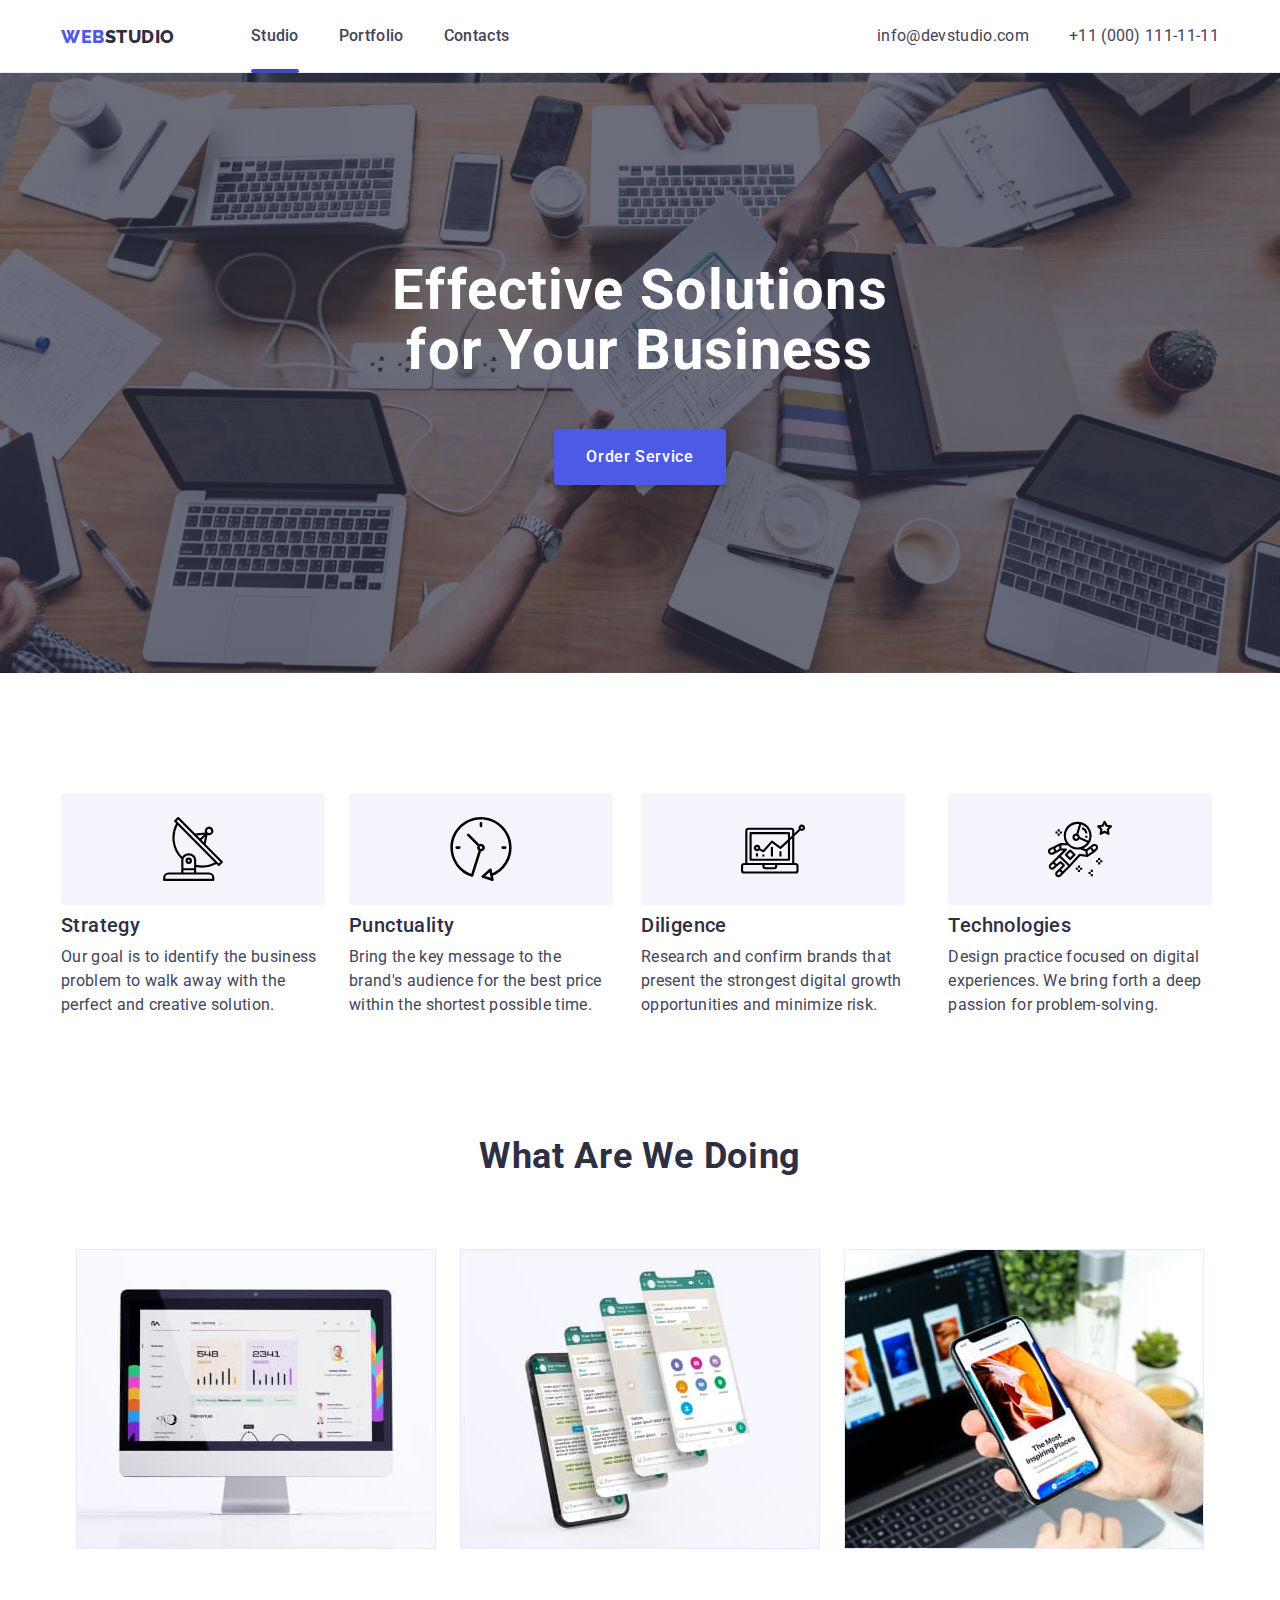
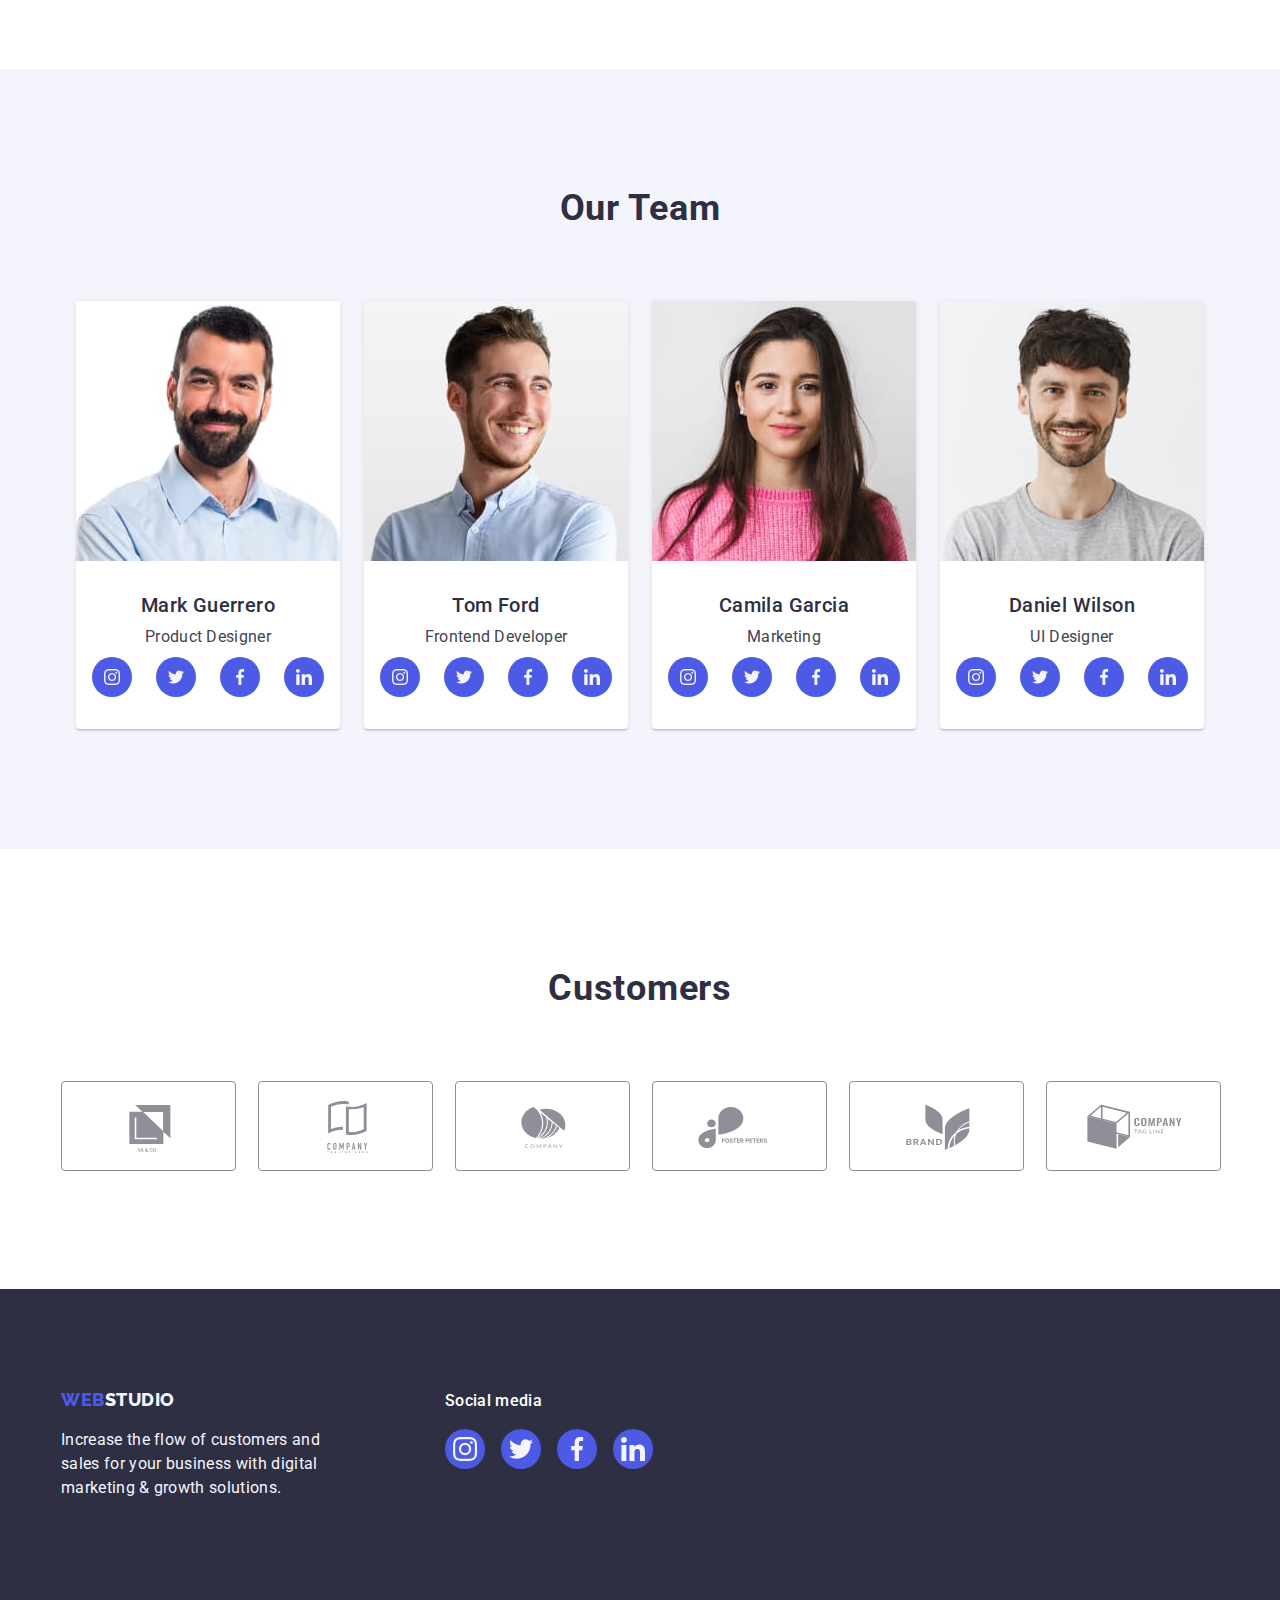
==== commit 5c532dd3: "Homework5-Poprawki2" ====
--- a/index.html
+++ b/index.html
@@ -27,8 +27,10 @@
             >Web<span class="logo-studio">Studio</span></a
           >
           <ul class="list">
-            <li class="header-list header-list-active">
-              <a class="menu link" href="./index.html">Studio</a>
+            <li class="header-list">
+              <a class="menu link header-list-active" href="./index.html"
+                >Studio</a
+              >
             </li>
             <li class="header-list">
               <a class="menu link" href="./portfolio.html">Portfolio</a>
